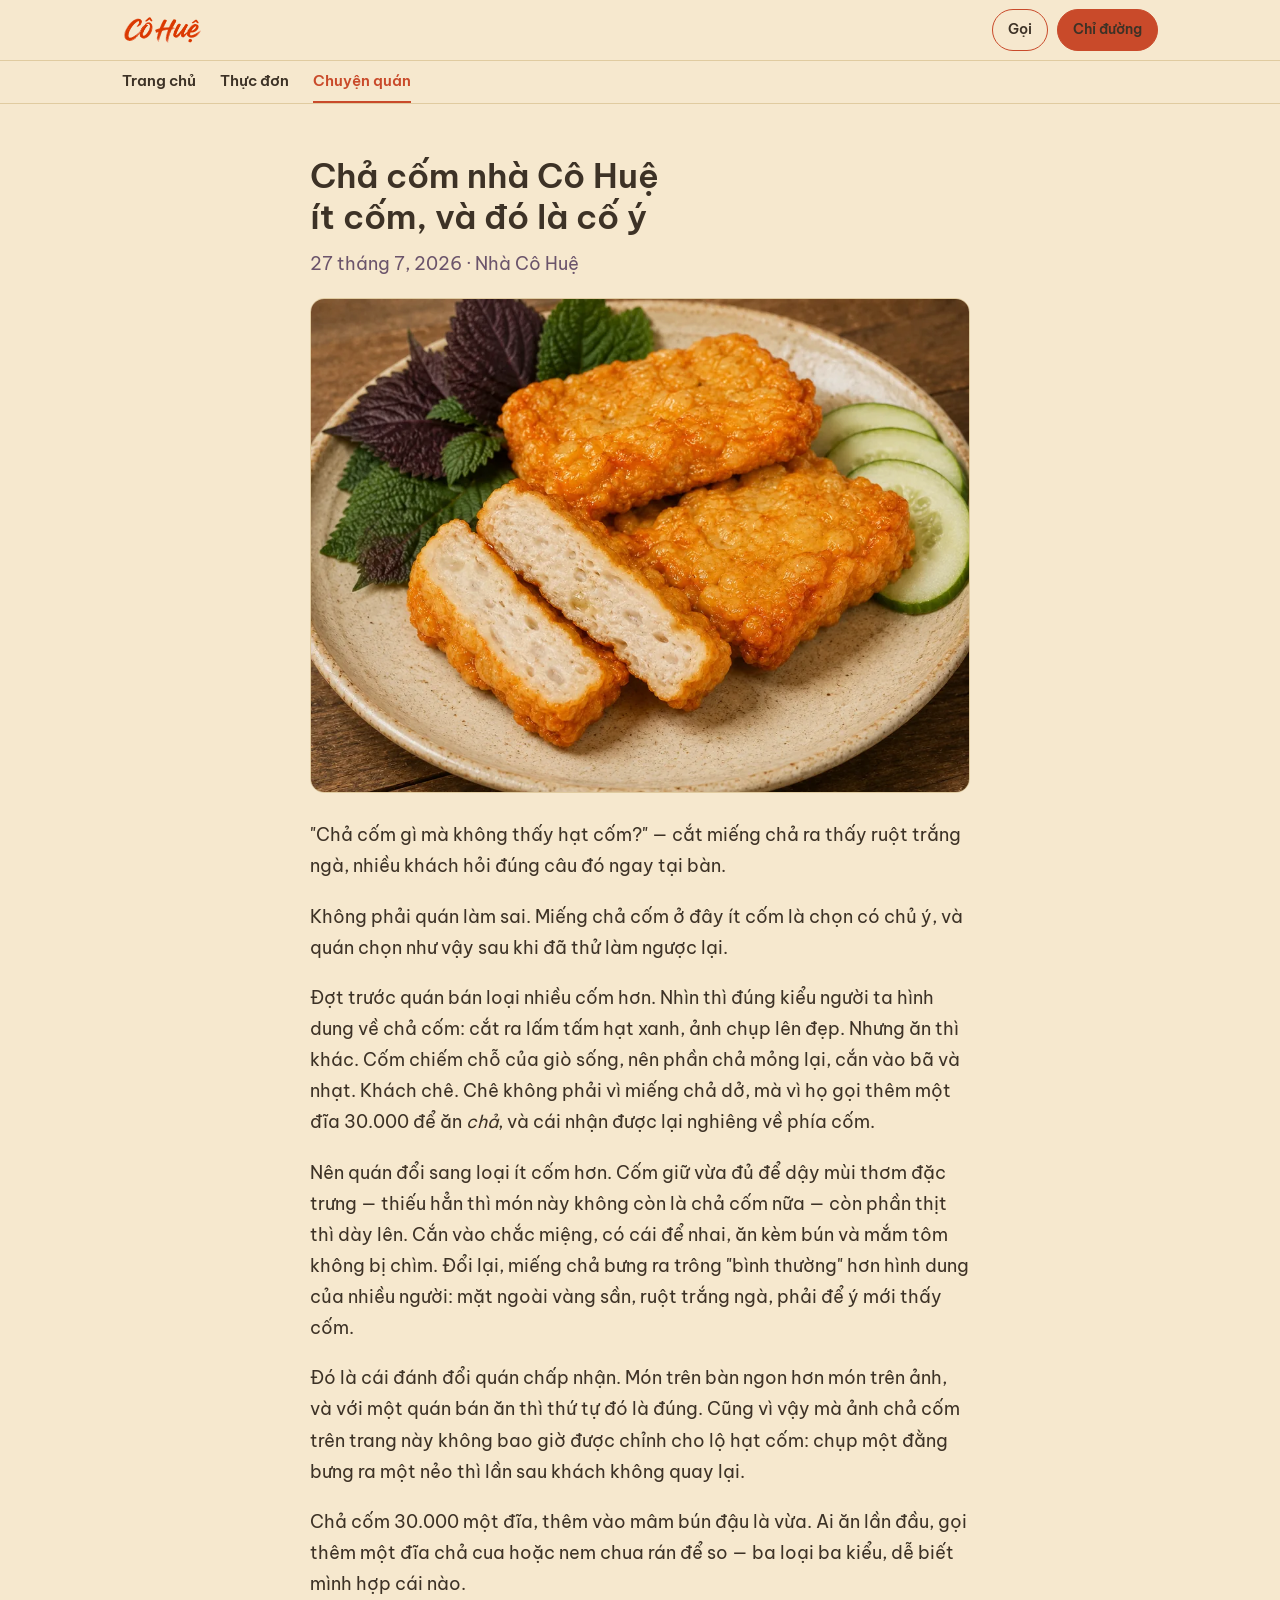
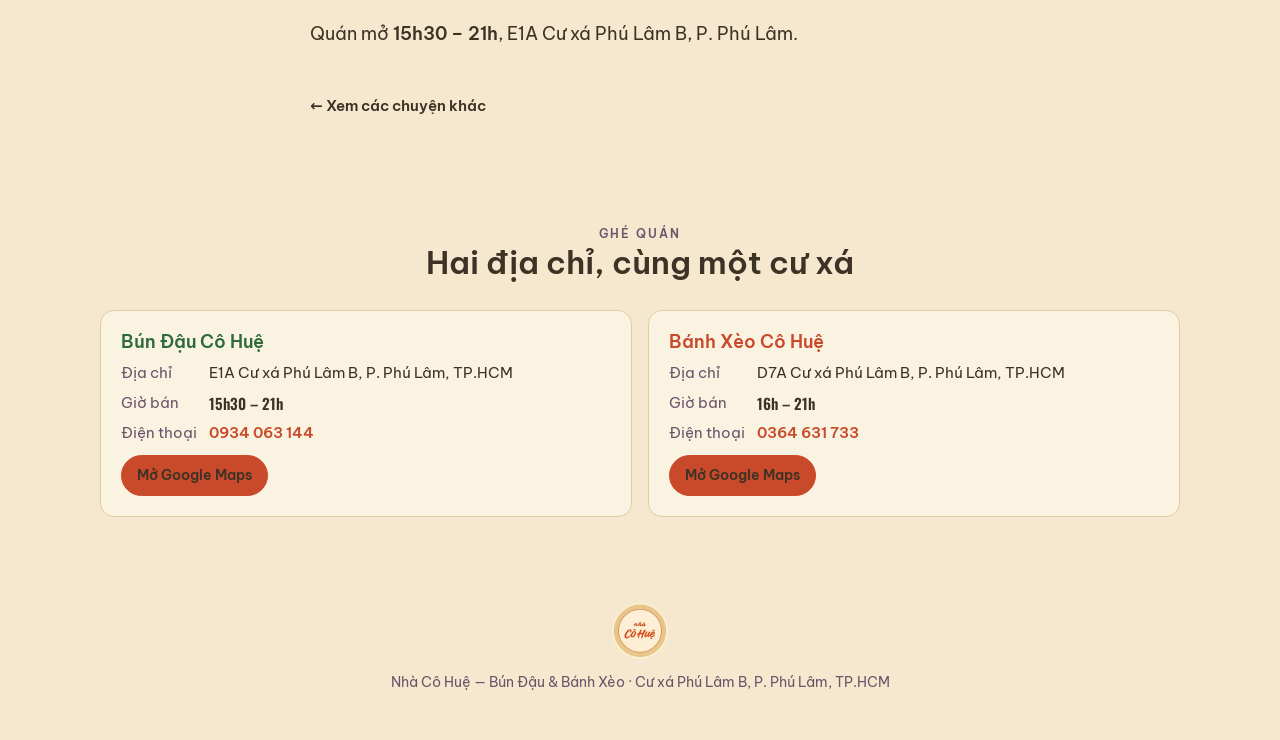
==== chuyen-quan-cha-com-it-com.html @ 36ee4a1e "Them tab Chuyen quan + bai dau tien (cha com it com) - chuyen-quan.html: trang danh sach bai - chuye" ====
<!doctype html>
<html lang="vi">
<head>
<meta charset="utf-8">
<meta name="viewport" content="width=device-width,initial-scale=1">
<title>Chả cốm nhà Cô Huệ ít cốm, và đó là cố ý — Nhà Cô Huệ</title>
<meta name="description" content="Vì sao chả cốm nhà Cô Huệ ít cốm: nhiều cốm thì phần chả mỏng đi và ăn bã — quán chọn cốm vừa đủ thơm, chả dày. Chả cốm 30.000.">
<link rel="canonical" href="https://nhacohue.com/chuyen-quan-cha-com-it-com">
<meta name="color-scheme" content="light">
<meta name="theme-color" content="#F6E8CE">
<link rel="icon" href="favicon-32.png" sizes="32x32" type="image/png">
<link rel="apple-touch-icon" href="favicon-180.png">
<meta property="og:type" content="article">
<meta property="og:locale" content="vi_VN">
<meta property="og:site_name" content="Nhà Cô Huệ">
<meta property="og:title" content="Chả cốm nhà Cô Huệ ít cốm, và đó là cố ý — Nhà Cô Huệ">
<meta property="og:description" content="Vì sao chả cốm nhà Cô Huệ ít cốm: nhiều cốm thì phần chả mỏng đi và ăn bã — quán chọn cốm vừa đủ thơm, chả dày. Chả cốm 30.000.">
<meta property="og:url" content="https://nhacohue.com/chuyen-quan-cha-com-it-com">
<meta property="og:image" content="https://nhacohue.com/og-nha-co-hue.jpg">
<meta name="twitter:card" content="summary_large_image">
<link rel="preload" href="fonts/be-vietnam-pro-400-1.woff2" as="font" type="font/woff2" crossorigin>
<link rel="preload" href="fonts/be-vietnam-pro-400-2.woff2" as="font" type="font/woff2" crossorigin>
<link rel="stylesheet" href="style.css">
</head>
<body>
<div class="pg">

<!-- Khuôn MỘT bài blog quán. Dùng lại cho mọi bài — chữ không nằm ở đây.
     Thân bài lấy từ file .md trong _project/CoHue/website/blog/ (SSOT chữ);
     build_site.py đổi đoạn văn thành thẻ p rồi chèn vào chỗ trống bên dưới.
     Sửa câu chữ thì sửa file .md, đừng sửa HTML đầu ra.
     LƯU Ý khi sửa file này: đừng viết tên chỗ-trống (kiểu hai gạch dưới) trong
     comment — build thay cả trong comment, hỏng trang. -->
<header class="bar">
  <div class="in">
    <img src="img/wordmark-co-hue.webp" alt="Cô Huệ" width="640" height="238">
    <div class="bar-r">
      <a class="btn btn-s btn-sm" href="tel:0934063144">Gọi</a>
      <a class="btn btn-p btn-sm" href="https://www.google.com/maps/search/?api=1&query=B%C3%BAn%20%C4%90%E1%BA%ADu%20C%C3%B4%20Hu%E1%BB%87%2C%20E1A%20C%C6%B0%20X%C3%A1%20Ph%C3%BA%20L%C3%A2m%20B%2C%20Ph%C3%BA%20L%C3%A2m%2C%20TP.HCM">Chỉ đường</a>
    </div>
  </div>
  <nav class="tabs" aria-label="Trang">
    <div class="in">
      <a class="tab" href="index.html">Trang chủ</a>
      <a class="tab" href="thuc-don.html">Thực đơn</a>
      <a class="tab" href="chuyen-quan.html" aria-current="page">Chuyện quán</a>
    </div>
  </nav>
</header>

<section class="sec in">
  <article class="bai">
    <h1>Chả cốm nhà Cô Huệ ít cốm, và đó là cố ý</h1>
    <p class="bai-meta">27 tháng 7, 2026 · Nhà Cô Huệ</p>
    <img class="bai-anh" src="img/cha-com-bai.webp" alt="Đĩa chả cốm chiên vàng, cắt đôi thấy ruột trắng ngà" width="1000" height="750">
    <p>"Chả cốm gì mà không thấy hạt cốm?" — cắt miếng chả ra thấy ruột trắng ngà, nhiều khách hỏi đúng câu đó ngay tại bàn.</p>
    <p>Không phải quán làm sai. Miếng chả cốm ở đây ít cốm là chọn có chủ ý, và quán chọn như vậy sau khi đã thử làm ngược lại.</p>
    <p>Đợt trước quán bán loại nhiều cốm hơn. Nhìn thì đúng kiểu người ta hình dung về chả cốm: cắt ra lấm tấm hạt xanh, ảnh chụp lên đẹp. Nhưng ăn thì khác. Cốm chiếm chỗ của giò sống, nên phần chả mỏng lại, cắn vào bã và nhạt. Khách chê. Chê không phải vì miếng chả dở, mà vì họ gọi thêm một đĩa 30.000 để ăn <em>chả</em>, và cái nhận được lại nghiêng về phía cốm.</p>
    <p>Nên quán đổi sang loại ít cốm hơn. Cốm giữ vừa đủ để dậy mùi thơm đặc trưng — thiếu hẳn thì món này không còn là chả cốm nữa — còn phần thịt thì dày lên. Cắn vào chắc miệng, có cái để nhai, ăn kèm bún và mắm tôm không bị chìm. Đổi lại, miếng chả bưng ra trông "bình thường" hơn hình dung của nhiều người: mặt ngoài vàng sần, ruột trắng ngà, phải để ý mới thấy cốm.</p>
    <p>Đó là cái đánh đổi quán chấp nhận. Món trên bàn ngon hơn món trên ảnh, và với một quán bán ăn thì thứ tự đó là đúng. Cũng vì vậy mà ảnh chả cốm trên trang này không bao giờ được chỉnh cho lộ hạt cốm: chụp một đằng bưng ra một nẻo thì lần sau khách không quay lại.</p>
    <p>Chả cốm 30.000 một đĩa, thêm vào mâm bún đậu là vừa. Ai ăn lần đầu, gọi thêm một đĩa chả cua hoặc nem chua rán để so — ba loại ba kiểu, dễ biết mình hợp cái nào.</p>
    <p>Quán mở <strong>15h30 – 21h</strong>, E1A Cư xá Phú Lâm B, P. Phú Lâm.</p>
    <a class="bai-ve" href="chuyen-quan.html">← Xem các chuyện khác</a>
  </article>
</section>

<section class="sec in">
  <div class="sec-h">
    <div class="lbl">Ghé quán</div>
    <h2>Hai địa chỉ, cùng một cư xá</h2>
  </div>
  <div class="ghe">
    <div class="diachi bd">
      <h3>Bún Đậu Cô Huệ</h3>
      <dl>
        <dt>Địa chỉ</dt><dd>E1A Cư xá Phú Lâm B, P. Phú Lâm, TP.HCM</dd>
        <dt>Giờ bán</dt><dd class="num">15h30 – 21h</dd>
        <dt>Điện thoại</dt><dd><a class="tel" href="tel:0934063144">0934 063 144</a></dd>
      </dl>
      <a class="btn btn-p btn-sm" href="https://www.google.com/maps/search/?api=1&query=B%C3%BAn%20%C4%90%E1%BA%ADu%20C%C3%B4%20Hu%E1%BB%87%2C%20E1A%20C%C6%B0%20X%C3%A1%20Ph%C3%BA%20L%C3%A2m%20B%2C%20Ph%C3%BA%20L%C3%A2m%2C%20TP.HCM" style="align-self:flex-start;">Mở Google Maps</a>
    </div>
    <div class="diachi bx">
      <h3>Bánh Xèo Cô Huệ</h3>
      <dl>
        <dt>Địa chỉ</dt><dd>D7A Cư xá Phú Lâm B, P. Phú Lâm, TP.HCM</dd>
        <dt>Giờ bán</dt><dd class="num">16h – 21h</dd>
        <dt>Điện thoại</dt><dd><a class="tel" href="tel:0364631733">0364 631 733</a></dd>
      </dl>
      <a class="btn btn-p btn-sm" href="https://www.google.com/maps/search/?api=1&query=B%C3%A1nh%20X%C3%A8o%20C%C3%B4%20Hu%E1%BB%87%2C%20D7A%20C%C6%B0%20X%C3%A1%20Ph%C3%BA%20L%C3%A2m%20B%2C%20Ph%C3%BA%20L%C3%A2m%2C%20TP.HCM" style="align-self:flex-start;">Mở Google Maps</a>
    </div>
  </div>
</section>

<footer class="chan">
  <div class="in">
    <img src="img/logo-nha-co-hue.webp" alt="" width="160" height="160" loading="lazy" decoding="async">
    <div>Nhà Cô Huệ — Bún Đậu &amp; Bánh Xèo · Cư xá Phú Lâm B, P. Phú Lâm, TP.HCM</div>
  </div>
</footer>

<div class="dock">
  <a class="btn btn-s btn-sm" href="tel:0934063144">Gọi bún đậu</a>
  <a class="btn btn-p btn-sm" href="https://www.google.com/maps/search/?api=1&query=B%C3%BAn%20%C4%90%E1%BA%ADu%20C%C3%B4%20Hu%E1%BB%87%2C%20E1A%20C%C6%B0%20X%C3%A1%20Ph%C3%BA%20L%C3%A2m%20B%2C%20Ph%C3%BA%20L%C3%A2m%2C%20TP.HCM">Chỉ đường</a>
</div>

</div>
</body>
</html>
---- style.css ----
/* Sinh bởi _brand/web/build_site.py — ĐỪNG sửa tay ở đây.
   Sửa landing-template.html trong vault rồi build lại. */
@font-face{
  font-family:'Be Vietnam Pro';
  font-style:normal;
  font-weight:400;
  font-display:swap;
  src:url(fonts/be-vietnam-pro-400-1.woff2) format('woff2');
  unicode-range:U+0102-0103, U+0110-0111, U+0128-0129, U+0168-0169, U+01A0-01A1, U+01AF-01B0, U+0300-0301, U+0303-0304, U+0308-0309, U+0323, U+0329, U+1EA0-1EF9, U+20AB;
}
@font-face{
  font-family:'Be Vietnam Pro';
  font-style:normal;
  font-weight:400;
  font-display:swap;
  src:url(fonts/be-vietnam-pro-400-2.woff2) format('woff2');
  unicode-range:U+0000-00FF, U+0131, U+0152-0153, U+02BB-02BC, U+02C6, U+02DA, U+02DC, U+0304, U+0308, U+0329, U+2000-206F, U+20AC, U+2122, U+2191, U+2193, U+2212, U+2215, U+FEFF, U+FFFD;
}
@font-face{
  font-family:'Be Vietnam Pro';
  font-style:normal;
  font-weight:600;
  font-display:swap;
  src:url(fonts/be-vietnam-pro-600-1.woff2) format('woff2');
  unicode-range:U+0102-0103, U+0110-0111, U+0128-0129, U+0168-0169, U+01A0-01A1, U+01AF-01B0, U+0300-0301, U+0303-0304, U+0308-0309, U+0323, U+0329, U+1EA0-1EF9, U+20AB;
}
@font-face{
  font-family:'Be Vietnam Pro';
  font-style:normal;
  font-weight:600;
  font-display:swap;
  src:url(fonts/be-vietnam-pro-600-2.woff2) format('woff2');
  unicode-range:U+0000-00FF, U+0131, U+0152-0153, U+02BB-02BC, U+02C6, U+02DA, U+02DC, U+0304, U+0308, U+0329, U+2000-206F, U+20AC, U+2122, U+2191, U+2193, U+2212, U+2215, U+FEFF, U+FFFD;
}
@font-face{
  font-family:'Oswald';
  font-style:normal;
  font-weight:600;
  font-display:swap;
  src:url(fonts/oswald-600-1.woff2) format('woff2');
  unicode-range:U+0102-0103, U+0110-0111, U+0128-0129, U+0168-0169, U+01A0-01A1, U+01AF-01B0, U+0300-0301, U+0303-0304, U+0308-0309, U+0323, U+0329, U+1EA0-1EF9, U+20AB;
}
@font-face{
  font-family:'Oswald';
  font-style:normal;
  font-weight:600;
  font-display:swap;
  src:url(fonts/oswald-600-2.woff2) format('woff2');
  unicode-range:U+0000-00FF, U+0131, U+0152-0153, U+02BB-02BC, U+02C6, U+02DA, U+02DC, U+0304, U+0308, U+0329, U+2000-206F, U+20AC, U+2122, U+2191, U+2193, U+2212, U+2215, U+FEFF, U+FFFD;
}

:root{
  --kem:#F6E8CE; --kem-sang:#FBF3E2; --do-dat:#C94A2A; --xanh-rau:#2E6B3A;
  --mam-tom:#6B546B; --tre-moc:#D6B485; --muc:#3D3226;
  --nen:var(--kem); --mat:var(--kem-sang); --chu:var(--muc); --chu-phu:var(--mam-tom);
  --vien:#E0CBA0; --accent:var(--do-dat); --rau:var(--xanh-rau);
  --sans:"Be Vietnam Pro","Segoe UI",system-ui,-apple-system,"Helvetica Neue",sans-serif;
  --so:"Oswald","Be Vietnam Pro","Segoe UI",system-ui,sans-serif;
  --wrap:1080px;
}
/* KHOÁ CỨNG bảng màu kem — Minh chốt 27/07. KHÔNG thêm lại nhánh
   prefers-color-scheme:dark: bảng màu Cô Huệ là kem–đỏ đất–xanh rau, bản tối
   trước đây chỉ là đảo màu máy móc và chọi với mọi ảnh món chụp nền sáng. */
:root{color-scheme:light;}

*{box-sizing:border-box;}
html,body{margin:0;padding:0;background:var(--nen);}
.pg{background:var(--nen);color:var(--chu);font-family:var(--sans);
    font-size:17px;line-height:1.65;margin:0;padding:0;}
.pg img{max-width:100%;display:block;}
.pg a{color:inherit;}
.in{max-width:var(--wrap);margin:0 auto;padding:0 22px;}
.pg h1,.pg h2,.pg h3{text-wrap:balance;margin:0;font-weight:600;line-height:1.2;}
.lbl{font-size:12px;letter-spacing:.16em;text-transform:uppercase;
     color:var(--chu-phu);font-weight:600;}
.num{font-family:var(--so);font-variant-numeric:tabular-nums;font-weight:600;}

.bar{position:sticky;top:0;z-index:30;background:var(--nen);
     border-bottom:1px solid var(--vien);}
.bar>.in{display:flex;align-items:center;justify-content:space-between;
         gap:14px;height:60px;}
.bar img{height:30px;width:auto;}
.bar-r{display:flex;gap:9px;align-items:center;}

/* hàng thứ hai của thanh — hai tab, không JS */
.tabs{border-top:1px solid var(--vien);}
.tabs .in{display:flex;gap:24px;align-items:stretch;height:42px;}
.tab{display:flex;align-items:center;font-size:15px;font-weight:600;
     text-decoration:none;color:var(--chu-phu);border-bottom:2px solid transparent;}
.tab:hover{color:var(--chu);}
.tab[aria-current="page"]{color:var(--accent);border-bottom-color:var(--accent);}
.tab:focus-visible{outline:3px solid var(--rau);outline-offset:-3px;}

.btn{display:inline-flex;align-items:center;gap:7px;border-radius:999px;
     padding:11px 20px;font-size:15px;font-weight:600;text-decoration:none;
     border:1.5px solid var(--accent);transition:transform .15s,filter .15s;}
.btn-p{background:var(--accent);color:#FFF6E6;}
.btn-s{background:transparent;color:var(--accent);}
.btn:hover{filter:brightness(1.06);transform:translateY(-1px);}
.btn:focus-visible{outline:3px solid var(--rau);outline-offset:2px;}
.btn-sm{padding:8px 15px;font-size:14px;}

/* ảnh nguồn 3:1 — chiều cao bám sát 34vw để crop tối thiểu, không cắt cụt hai mâm */
.hero{position:relative;--hero-h:clamp(300px,34vw,560px);}
.hero-img{width:100%;height:var(--hero-h);object-fit:cover;object-position:center 46%;}
/* dải tối ở đáy ảnh (KHÔNG phải đáy section): wordmark luôn đọc được */
.hero::after{content:"";position:absolute;left:0;right:0;top:0;height:var(--hero-h);
             pointer-events:none;
             background:linear-gradient(to bottom,transparent 60%,rgba(20,14,8,.5));}
.hero-mk{display:block;margin:-58px auto 0;position:relative;z-index:2;
         width:min(320px,66%);height:auto;
         filter:drop-shadow(0 3px 10px rgba(0,0,0,.28));}
.hero-t{text-align:center;padding:12px 0 34px;}
.hero-t p{margin:10px auto 0;max-width:36ch;color:var(--chu-phu);font-size:17px;}
.hero-cta{display:flex;gap:11px;justify-content:center;flex-wrap:wrap;margin-top:20px;}

.tru{border-top:1px solid var(--vien);border-bottom:1px solid var(--vien);
     background:var(--mat);}
.tru .in{display:flex;flex-wrap:wrap;gap:18px;justify-content:center;
         align-items:center;padding-top:16px;padding-bottom:16px;}
.tru b{color:var(--rau);font-weight:600;}
.tru span{font-size:15px;color:var(--chu-phu);}

.sec{padding:52px 0;}
.sec-h{text-align:center;margin-bottom:28px;}
.sec-h h1,.sec-h h2{font-size:clamp(24px,3.6vw,32px);}
.sec-h p{color:var(--chu-phu);margin:8px auto 0;max-width:44ch;font-size:16px;}

.hai{display:grid;grid-template-columns:1fr 64px 1fr;gap:0;align-items:stretch;}
.quan{background:var(--mat);border:1px solid var(--vien);border-radius:16px;
      overflow:hidden;display:flex;flex-direction:column;}
.quan-img{width:100%;height:216px;object-fit:cover;}
.quan-b{padding:20px 20px 22px;display:flex;flex-direction:column;gap:12px;flex:1;}
.quan h3{font-size:23px;color:var(--rau);}
.quan.bx h3{color:var(--accent);}
.quan-meta{font-size:14.5px;color:var(--chu-phu);line-height:1.55;}
.quan-cach{font-size:14.5px;color:var(--chu-phu);font-style:italic;}
.quan-mon{list-style:none;margin:0;padding:0;display:flex;flex-direction:column;gap:7px;
          border-top:1px dashed var(--vien);padding-top:13px;}
.quan-mon li{display:flex;justify-content:space-between;gap:12px;font-size:15.5px;}
.quan-mon .g{color:var(--accent);}
.quan-act{display:flex;gap:9px;flex-wrap:wrap;margin-top:auto;padding-top:6px;}
.mo{display:inline-block;font-size:12px;font-weight:600;letter-spacing:.08em;
    text-transform:uppercase;color:var(--accent);border:1px solid var(--accent);
    border-radius:999px;padding:3px 11px;align-self:flex-start;}

.giua{display:flex;flex-direction:column;align-items:center;justify-content:center;gap:12px;}
.giua .duong{flex:1;width:2px;background:repeating-linear-gradient(
    to bottom,var(--vien) 0 9px,transparent 9px 18px);}
.giua .chu{writing-mode:vertical-rl;font-size:12px;letter-spacing:.2em;
           text-transform:uppercase;color:var(--chu-phu);white-space:nowrap;font-weight:600;}

.luoi{display:grid;grid-template-columns:repeat(auto-fit,minmax(168px,1fr));gap:14px;}
/* figure có margin mặc định 40px hai bên — Artifact reset hộ, host thường thì không */
.mon{margin:0;background:var(--mat);border:1px solid var(--vien);border-radius:13px;overflow:hidden;}
.mon img{width:100%;height:150px;object-fit:cover;}
.mon-t{padding:10px 13px 12px;display:flex;justify-content:space-between;
       align-items:baseline;gap:8px;}
.mon-t span{font-size:15px;}
.mon-t b{color:var(--accent);font-weight:600;font-size:15px;}
.luoi-h{display:flex;align-items:baseline;gap:12px;margin:0 0 15px;}
.luoi-h h3{font-size:19px;color:var(--rau);}
.luoi-h.bx h3{color:var(--accent);}
.luoi-h em{font-style:normal;font-size:14px;color:var(--chu-phu);}

.chuyen{background:var(--mat);border-top:1px solid var(--vien);
        border-bottom:1px solid var(--vien);}
.chuyen .in{max-width:720px;text-align:center;padding-top:52px;padding-bottom:52px;}
.chuyen blockquote{margin:16px 0 0;font-size:clamp(18px,2.5vw,22px);line-height:1.6;}
.chuyen figcaption{margin-top:14px;font-size:14px;color:var(--chu-phu);}

.ghe{display:grid;grid-template-columns:repeat(auto-fit,minmax(268px,1fr));gap:16px;}
.diachi{background:var(--mat);border:1px solid var(--vien);border-radius:14px;padding:20px;
        display:flex;flex-direction:column;gap:9px;}
.diachi h3{font-size:18px;color:var(--rau);}
.diachi.bx h3{color:var(--accent);}
.diachi dl{margin:0;display:grid;grid-template-columns:auto 1fr;gap:5px 12px;font-size:15px;}
.diachi dt{color:var(--chu-phu);}
.diachi dd{margin:0;}
.diachi a.tel{color:var(--accent);text-decoration:none;font-weight:600;}

.bg{border:1px solid var(--vien);border-radius:13px;background:var(--mat);
    margin-bottom:12px;overflow:hidden;}
.bg>summary{cursor:pointer;padding:15px 20px;font-weight:600;font-size:17px;
            list-style:none;display:flex;justify-content:space-between;
            align-items:center;gap:12px;}
.bg>summary::-webkit-details-marker{display:none;}
.bg>summary::after{content:"+";font-family:var(--so);font-size:23px;
                   color:var(--accent);line-height:1;}
.bg[open]>summary::after{content:"\2013";}
.bg>summary:focus-visible{outline:3px solid var(--rau);outline-offset:-3px;}
.bg-b{padding:0 20px 18px;}
.bg-b h4{margin:15px 0 5px;font-size:12px;letter-spacing:.16em;text-transform:uppercase;
         color:var(--chu-phu);font-weight:600;}
.bg-b>p{margin:13px 0 0;font-size:14px;color:var(--chu-phu);}
.gia{list-style:none;margin:0;padding:0;columns:2;column-gap:26px;}
.gia li{display:flex;justify-content:space-between;gap:10px;font-size:15.5px;
        padding:5px 0;border-bottom:1px dotted var(--vien);break-inside:avoid;}
@media (max-width:560px){.gia{columns:1;}}
.them{margin:14px 0 0;text-align:center;font-size:15px;color:var(--chu-phu);}

/* Chuyện quán — trang danh sách (.ds/.the-bai) + trang bài (.bai). Bài viết là
   chữ đọc lâu, nên khổ hẹp hơn phần còn lại của site và dòng thưa hơn. */
.ds{display:flex;flex-direction:column;gap:14px;max-width:720px;margin:0 auto;}
.the-bai{display:grid;grid-template-columns:132px 1fr;gap:16px;align-items:center;
         background:var(--mat);border:1px solid var(--vien);border-radius:14px;
         overflow:hidden;text-decoration:none;}
.the-bai img{width:132px;height:112px;object-fit:cover;}
.the-bai .t{padding:14px 18px 14px 0;}
.the-bai h3{font-size:18px;margin:0 0 6px;}
.the-bai p{margin:0;font-size:15px;color:var(--chu-phu);line-height:1.55;}
.the-bai:hover h3{color:var(--accent);}
.the-bai:focus-visible{outline:3px solid var(--rau);outline-offset:2px;}

.bai{max-width:660px;margin:0 auto;}
.bai h1{font-size:clamp(25px,4vw,34px);margin-bottom:10px;}
.bai-meta{font-size:14px;color:var(--chu-phu);margin:0 0 22px;}
.bai-anh{width:100%;height:auto;border-radius:14px;border:1px solid var(--vien);
         margin-bottom:26px;}
.bai p{margin:0 0 19px;font-size:17.5px;line-height:1.78;}
.bai-ve{display:inline-block;margin-top:26px;font-size:15px;font-weight:600;
        color:var(--accent);text-decoration:none;}
.bai-ve:hover{text-decoration:underline;}

.chan{text-align:center;padding:34px 0 46px;color:var(--chu-phu);font-size:14px;}
.chan img{width:56px;height:56px;margin:0 auto 12px;border-radius:50%;}

.dock{position:sticky;bottom:0;z-index:30;display:none;gap:9px;padding:10px 16px;
      background:var(--nen);border-top:1px solid var(--vien);}
.dock .btn{flex:1;justify-content:center;}

@media (max-width:560px){
  .the-bai{grid-template-columns:100px 1fr;}
  .the-bai img{width:100px;height:100px;}
  .the-bai .t{padding:12px 14px 12px 0;}
  .bai p{font-size:17px;}
}
@media (max-width:860px){
  .bar>.in{height:54px;}
  .tabs .in{height:38px;gap:20px;}
  .tab{font-size:14px;}
  .hai{grid-template-columns:1fr;gap:14px;}
  .giua{flex-direction:row;padding:2px 0;}
  .giua .duong{height:2px;width:auto;background:repeating-linear-gradient(
      to right,var(--vien) 0 9px,transparent 9px 18px);}
  .giua .chu{writing-mode:horizontal-tb;}
  /* ảnh 3:1 mà khung điện thoại cao -> crop ngang nhiều; kéo về phía mâm bún đậu
     thay vì để giữa (giữa là khoảng gỗ trống) */
  .hero-img{object-position:30% 46%;}
  .hero-mk{margin-top:-40px;width:min(250px,72%);}
  .dock{display:flex;}
}
@media (prefers-reduced-motion:reduce){
  .btn{transition:none;}
  .btn:hover{transform:none;}
}
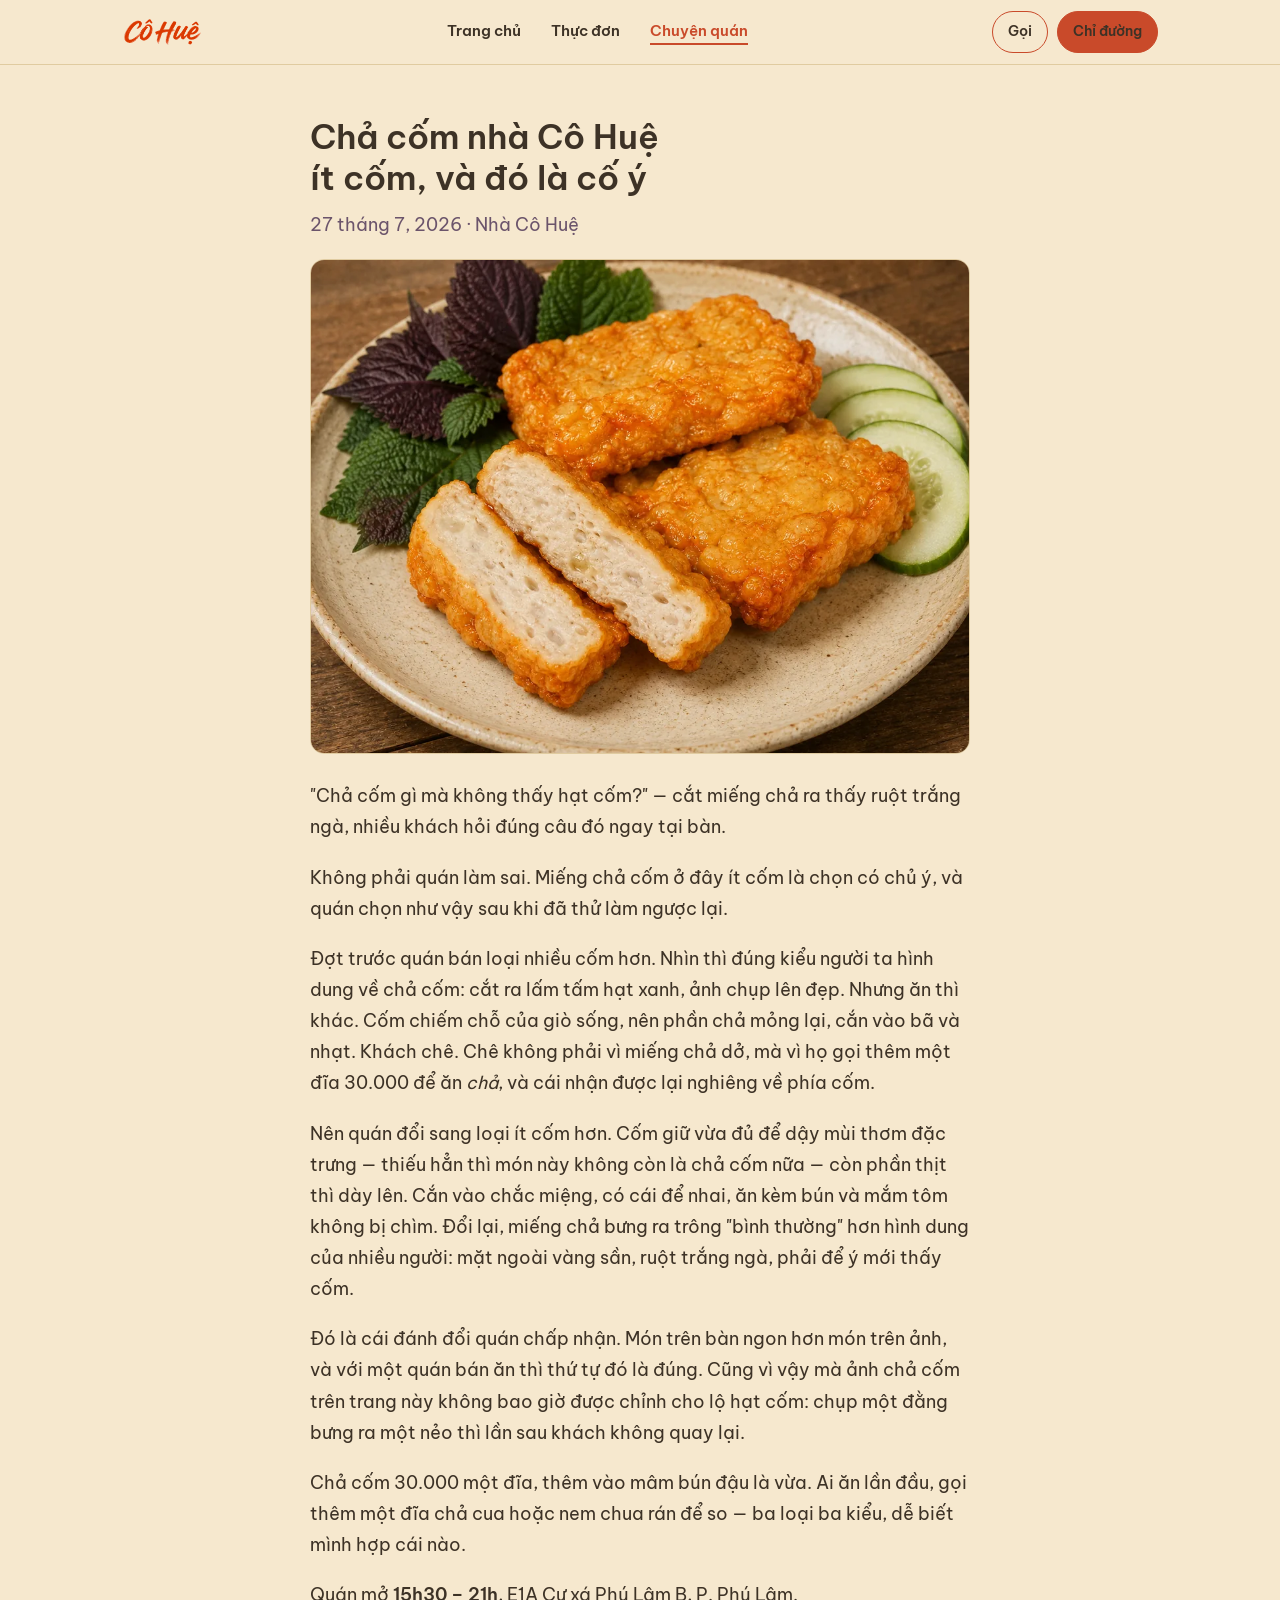
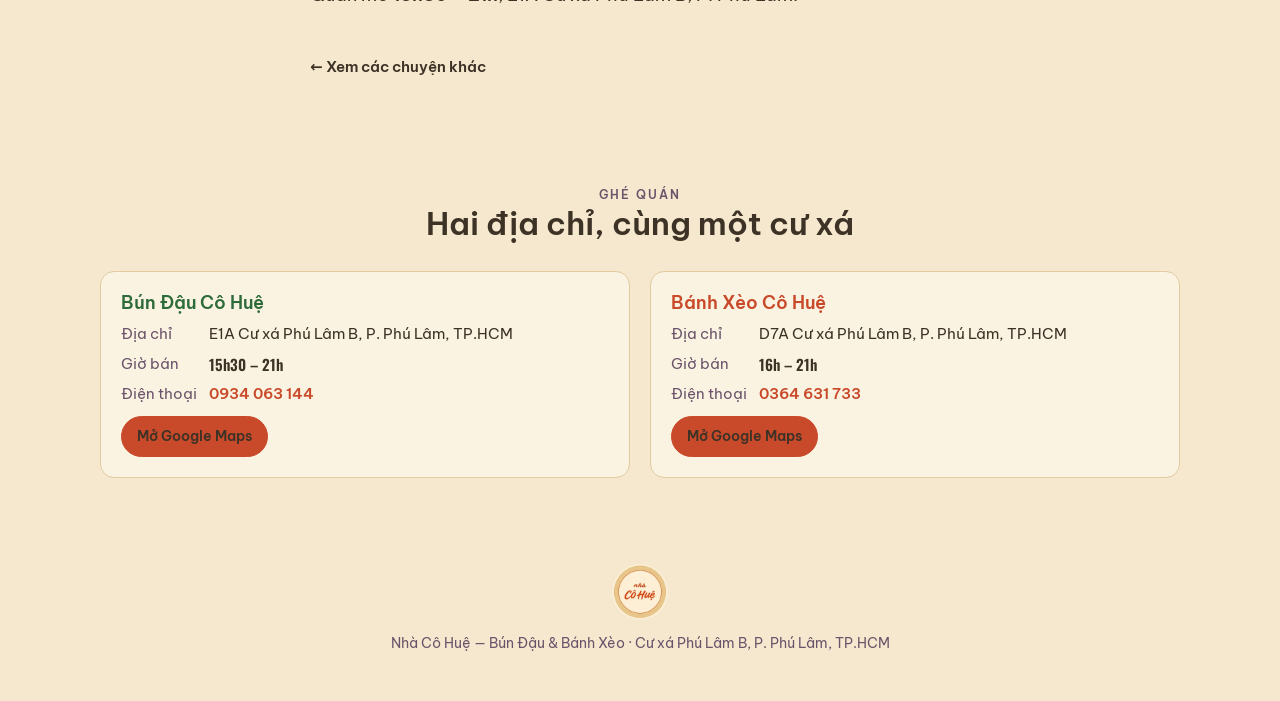
==== commit 0322ebbb: "web: hero hai cot tren dien thoai + ban build ton Khổ điện thoại: chữ bên trái, cột phải chia đôi (m" ====
--- a/chuyen-quan-cha-com-it-com.html
+++ b/chuyen-quan-cha-com-it-com.html
@@ -38,14 +38,12 @@
       <a class="btn btn-s btn-sm" href="tel:0934063144">Gọi</a>
       <a class="btn btn-p btn-sm" href="https://www.google.com/maps/search/?api=1&query=B%C3%BAn%20%C4%90%E1%BA%ADu%20C%C3%B4%20Hu%E1%BB%87%2C%20E1A%20C%C6%B0%20X%C3%A1%20Ph%C3%BA%20L%C3%A2m%20B%2C%20Ph%C3%BA%20L%C3%A2m%2C%20TP.HCM">Chỉ đường</a>
     </div>
-  </div>
-  <nav class="tabs" aria-label="Trang">
-    <div class="in">
+    <nav class="tabs" aria-label="Trang">
       <a class="tab" href="index.html">Trang chủ</a>
       <a class="tab" href="thuc-don.html">Thực đơn</a>
       <a class="tab" href="chuyen-quan.html" aria-current="page">Chuyện quán</a>
-    </div>
-  </nav>
+    </nav>
+  </div>
 </header>
 
 <section class="sec in">
--- a/style.css
+++ b/style.css
@@ -77,14 +77,18 @@
 
 .bar{position:sticky;top:0;z-index:30;background:var(--nen);
      border-bottom:1px solid var(--vien);}
-.bar>.in{display:flex;align-items:center;justify-content:space-between;
-         gap:14px;height:60px;}
-.bar img{height:30px;width:auto;}
-.bar-r{display:flex;gap:9px;align-items:center;}
-
-/* hàng thứ hai của thanh — hai tab, không JS */
-.tabs{border-top:1px solid var(--vien);}
-.tabs .in{display:flex;gap:24px;align-items:stretch;height:42px;}
+/* Lưới hai hàng thay cho hai khối flex xếp chồng: hàng 1 logo + nút, hàng 2 tab.
+   Nav nằm TRONG .in (không phải sibling) để màn rộng kéo được cả ba cụm lên
+   cùng một dòng chỉ bằng cách đổi grid-template — xem @media min-width:1100px. */
+.bar>.in{display:grid;grid-template-columns:auto 1fr;grid-template-rows:60px 42px;
+         align-items:center;column-gap:14px;}
+.bar img{height:30px;width:auto;grid-area:1/1;}
+.bar-r{display:flex;gap:9px;align-items:center;grid-area:1/2;justify-self:end;}
+
+/* hàng thứ hai của thanh — ba tab, không JS. Margin âm bù padding của .in để
+   vạch kẻ trên vẫn trải hết bề ngang màn như hồi nav còn nằm ngoài. */
+.tabs{grid-area:2/1/3/3;display:flex;gap:24px;align-items:stretch;
+      border-top:1px solid var(--vien);margin:0 -22px;padding:0 22px;}
 .tab{display:flex;align-items:center;font-size:15px;font-weight:600;
      text-decoration:none;color:var(--chu-phu);border-bottom:2px solid transparent;}
 .tab:hover{color:var(--chu);}
@@ -111,8 +115,13 @@
          width:min(320px,66%);height:auto;
          filter:drop-shadow(0 3px 10px rgba(0,0,0,.28));}
 .hero-t{text-align:center;padding:12px 0 34px;}
+.hero-t h1{margin:0;font-size:26px;line-height:1.25;}
 .hero-t p{margin:10px auto 0;max-width:36ch;color:var(--chu-phu);font-size:17px;}
 .hero-cta{display:flex;gap:11px;justify-content:center;flex-wrap:wrap;margin-top:20px;}
+/* Ba mảnh của bố cục hai cột — chỉ dựng ở khổ điện thoại (xem @media max-width:860px).
+   Ở khổ rộng hero vẫn là dải ảnh 3:1 + wordmark, nên ẩn: eyebrow lặp địa điểm đã có
+   trong câu dẫn, ba gạch lặp dải ba trụ ngay dưới, cặp ảnh lặp dải bìa. */
+.hero-eye,.hero-tick,.hero-g{display:none;}
 
 .tru{border-top:1px solid var(--vien);border-bottom:1px solid var(--vien);
      background:var(--mat);}
@@ -193,10 +202,34 @@
 .bg-b h4{margin:15px 0 5px;font-size:12px;letter-spacing:.16em;text-transform:uppercase;
          color:var(--chu-phu);font-weight:600;}
 .bg-b>p{margin:13px 0 0;font-size:14px;color:var(--chu-phu);}
-.gia{list-style:none;margin:0;padding:0;columns:2;column-gap:26px;}
+/* Lưới hai cột thay cho columns:2 — dòng món giờ mở ra được (xem .md ngay dưới),
+   mà multicol thì một dòng nở ra là cả cột dồn lại, đọc nhảy chỗ. Grid chỉ cao
+   thêm đúng ô đó. Đổi lại: thứ tự đọc thành trái-phải, không phải trên-xuống. */
+.gia{list-style:none;margin:0;padding:0;display:grid;grid-template-columns:1fr 1fr;
+     column-gap:26px;align-items:start;}
+/* padding 8 chứ không 5: dòng nào cũng có thể là nút chạm, 5px ra ~34px cao —
+   dưới ngưỡng ngón tay. 8px ra ~42px, và dòng có ảnh với dòng trơn cao bằng nhau. */
 .gia li{display:flex;justify-content:space-between;gap:10px;font-size:15.5px;
-        padding:5px 0;border-bottom:1px dotted var(--vien);break-inside:avoid;}
-@media (max-width:560px){.gia{columns:1;}}
+        padding:8px 0;border-bottom:1px dotted var(--vien);}
+@media (max-width:560px){.gia{grid-template-columns:1fr;}}
+
+/* Món có ảnh: chạm vào dòng thì ảnh mở ra ngay dưới. Không JS — vẫn là <details>,
+   cùng cơ chế với .bg. Ảnh nằm trong details đóng nên trình duyệt chưa tải,
+   loading="lazy" do build gắn: mở trang không tốn thêm byte nào. */
+.gia li.co-anh{display:block;padding:0;border-bottom:0;}
+.md>summary{display:flex;justify-content:space-between;align-items:baseline;gap:10px;
+            padding:8px 0;cursor:pointer;list-style:none;
+            border-bottom:1px dotted var(--vien);}
+.md>summary::-webkit-details-marker{display:none;}
+.md>summary>span::after{content:"";display:inline-block;width:0;height:0;margin-left:7px;
+            vertical-align:middle;border-left:4px solid transparent;
+            border-right:4px solid transparent;border-top:5px solid var(--accent);
+            transition:transform .15s;}
+.md[open]>summary>span::after{transform:rotate(180deg);}
+.md>summary:hover{color:var(--accent);}
+.md>summary:focus-visible{outline:3px solid var(--rau);outline-offset:-2px;}
+.md img{width:100%;height:auto;border-radius:11px;border:1px solid var(--vien);
+        margin:9px 0 13px;}
 .them{margin:14px 0 0;text-align:center;font-size:15px;color:var(--chu-phu);}
 
 /* Chuyện quán — trang danh sách (.ds/.the-bai) + trang bài (.bai). Bài viết là
@@ -236,21 +269,99 @@
   .bai p{font-size:17px;}
 }
 @media (max-width:860px){
-  .bar>.in{height:54px;}
-  .tabs .in{height:38px;gap:20px;}
+  .bar>.in{grid-template-rows:54px 38px;}
+  .tabs{gap:20px;}
   .tab{font-size:14px;}
   .hai{grid-template-columns:1fr;gap:14px;}
   .giua{flex-direction:row;padding:2px 0;}
   .giua .duong{height:2px;width:auto;background:repeating-linear-gradient(
       to right,var(--vien) 0 9px,transparent 9px 18px);}
   .giua .chu{writing-mode:horizontal-tb;}
-  /* ảnh 3:1 mà khung điện thoại cao -> crop ngang nhiều; kéo về phía mâm bún đậu
-     thay vì để giữa (giữa là khoảng gỗ trống) */
-  .hero-img{object-position:30% 46%;}
-  .hero-mk{margin-top:-40px;width:min(250px,72%);}
+  /* ══ Hero hai cột (27/07) ═════════════════════════════════════════════════
+     Trước đó khổ điện thoại chở nguyên dải bìa 3:1: ảnh ăn hết màn đầu, wordmark
+     đè lên ảnh, chữ và hai nút bị đẩy xuống dưới nếp gấp, rồi thanh dính đáy lặp
+     lại đúng hai nút đó. Đổi thành: chữ bên trái, cột phải chia đôi — trên mẹt
+     bún đậu, dưới đĩa bánh xèo. Cả cụm (chữ + hai món + hai nút) lọt một màn.
+     Dải bìa và wordmark ẩn ở đây; <picture> ở phần thân để mốc 861px nên máy
+     điện thoại KHÔNG tải file bìa 233KB nữa.
+     Ẩn ảnh phải viết .pg .hero-img: .pg img{display:block} ở đầu file đặc hiệu
+     hơn .hero-img trần (0,1,1 vs 0,1,0) nên rule trần bị đè, ảnh vẫn hiện. */
+  .pg .hero-img,.pg .hero-mk{display:none;}
+  .hero::after{display:none;}
+  .hero-t{text-align:left;padding:16px 0 18px;
+          display:grid;grid-template-columns:minmax(0,1.02fr) minmax(0,.98fr);gap:12px;}
+  .hero-eye{display:block;margin:0 0 8px;font-size:11px;letter-spacing:1.2px;
+            text-transform:uppercase;color:var(--accent);font-weight:600;}
+  .hero-t h1{font-size:25px;line-height:1.18;}
+  .hero-t p{margin:10px 0 0;font-size:13px;line-height:1.55;}
+  .hero-cta{flex-direction:column;gap:8px;margin-top:14px;}
+  .hero-cta .btn{width:100%;justify-content:center;padding:10px 8px;font-size:14px;}
+  .hero-tick{display:block;list-style:none;margin:14px 0 0;padding:0;}
+  .hero-tick li{font-size:12px;color:var(--chu-phu);margin-top:5px;}
+  .hero-tick li::before{content:"✓ ";color:var(--rau);}
+  .hero-g{display:grid;grid-template-rows:1fr 1fr;gap:10px;}
+  .hero-g figure{position:relative;margin:0;border-radius:12px;overflow:hidden;
+                 background:var(--mat);}
+  .hero-g img{width:100%;height:100%;object-fit:cover;}
+  .hero-g figcaption{position:absolute;left:8px;bottom:8px;font-size:11px;
+                     color:var(--kem-sang);background:rgba(43,36,25,.62);
+                     border-radius:999px;padding:4px 10px;}
+  /* Ba gạch trong hero nói đúng ba điều của dải ba trụ — để cả hai là lặp trong
+     cùng một màn, nên ở khổ điện thoại chỉ giữ bản trong hero. */
+  .tru{display:none;}
   .dock{display:flex;}
+}
+/* ══ Màn rộng (laptop trở lên) ══════════════════════════════════════════════
+   Trước 27/07 trang chỉ có hai nấc: mobile và không-mobile. Trên laptop nó vẫn
+   là bố cục điện thoại phóng to — một cột giữa màn, hero ăn hết màn đầu, lưới
+   món thì ngược lại: auto-fit rải thành 6 ô ảnh 168px cỡ con tem.
+   Nấc này KHÔNG phải bản riêng cho laptop (hai file = nguồn đôi), chỉ là tầng
+   thứ ba của cùng một template. Mốc 1000px chứ không phải 1280: iPad ngang đời
+   cũ (1024) rơi đúng vào đây, mà ở đó bố cục cũ rải lưới thành 5 ô ảnh 190px. */
+@media (min-width:1000px){
+  /* Thanh trên gộp một hàng: logo trái · tab giữa · nút phải. Bớt 42px sticky. */
+  .bar>.in{grid-template-columns:auto 1fr auto;grid-template-rows:64px;}
+  .tabs{grid-area:1/2;justify-self:center;border-top:0;margin:0;padding:0;gap:30px;}
+  .bar-r{grid-area:1/3;}
+
+  /* Hero đóng khung 1280 thay vì tràn mép. Tràn mép ở khổ 1512 thì khung cao
+     34vw = 514px và ảnh 3:1 bị crop dọc — cắt vào mép hai mâm. Đóng khung lại
+     thì ảnh về đúng tỉ lệ gốc (không crop tí nào) mà còn thấp hơn ~90px, đủ để
+     cả cụm hero + dải ba trụ lọt màn đầu 900px. KHÔNG đè chữ lên ảnh: hai mâm
+     chiếm gần hết khung, khoảng gỗ trống chỉ là dải hẹp ở giữa. */
+  .hero{max-width:1280px;margin:0 auto;--hero-h:calc(min(1280px,100vw)/3);}
+  .hero-img,.hero::after{border-radius:16px;}
+  .hero-mk{margin-top:-52px;width:min(300px,30%);}
+  .hero-t{padding:10px 0 28px;}
+  .hero-t p{font-size:18px;}
+  .hero-cta{margin-top:16px;}
+
+  /* Chữ giữ khổ 1080 (dài hơn là mỏi mắt), ảnh thì cho thở ra 1280. */
+  .in.rong{max-width:1280px;}
+  .quan-img{height:260px;}
+  .hai{grid-template-columns:1fr 72px 1fr;}
+
+  /* 3 cột thay cho auto-fit. Bán đồ ăn thì ảnh to là bán hàng. */
+  .luoi{grid-template-columns:repeat(3,1fr);gap:20px;}
+  .mon img{height:240px;}
+  .mon-t{padding:12px 15px 14px;}
+  .mon-t span,.mon-t b{font-size:16px;}
+
+  /* Hai thẻ địa chỉ: auto-fit chia 1080 thành 3 track, hai thẻ dồn về trái để
+     hở một khoảng bên phải. Khoá cứng hai cột cho cân. */
+  .ghe{grid-template-columns:1fr 1fr;gap:20px;}
+
+  /* Thực đơn: hai bếp nằm cạnh nhau, không phải xếp chồng. Trong mỗi bếp thì
+     bảng giá về một cột — cột đã hẹp còn chia đôi nữa thì tên món dài bị ép. */
+  .men{display:grid;grid-template-columns:1fr 1fr;gap:22px;align-items:start;}
+  .men .gia{grid-template-columns:1fr;}
+  .men>.bg{margin-bottom:0;}
+
+  .the-bai{grid-template-columns:180px 1fr;}
+  .the-bai img{width:180px;height:132px;}
 }
 @media (prefers-reduced-motion:reduce){
   .btn{transition:none;}
   .btn:hover{transform:none;}
-}
+  .md>summary>span::after{transition:none;}
+}
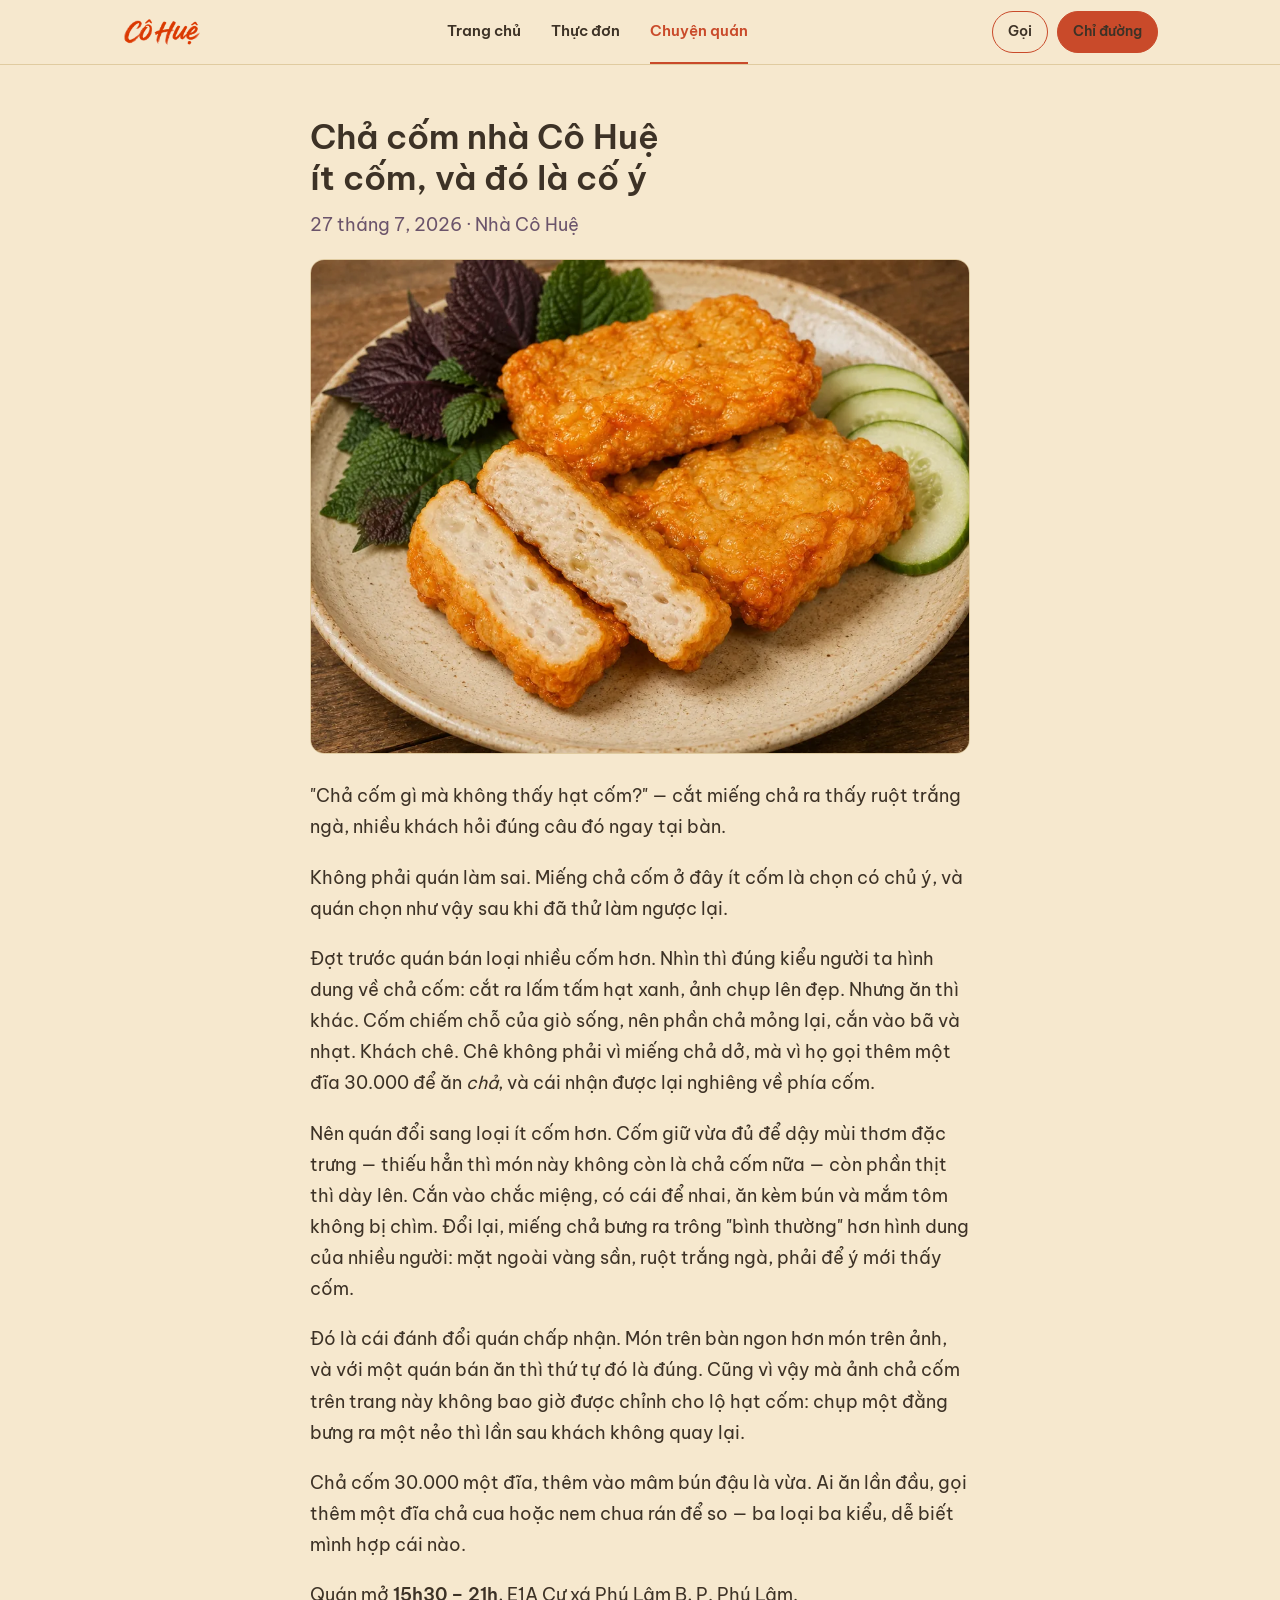
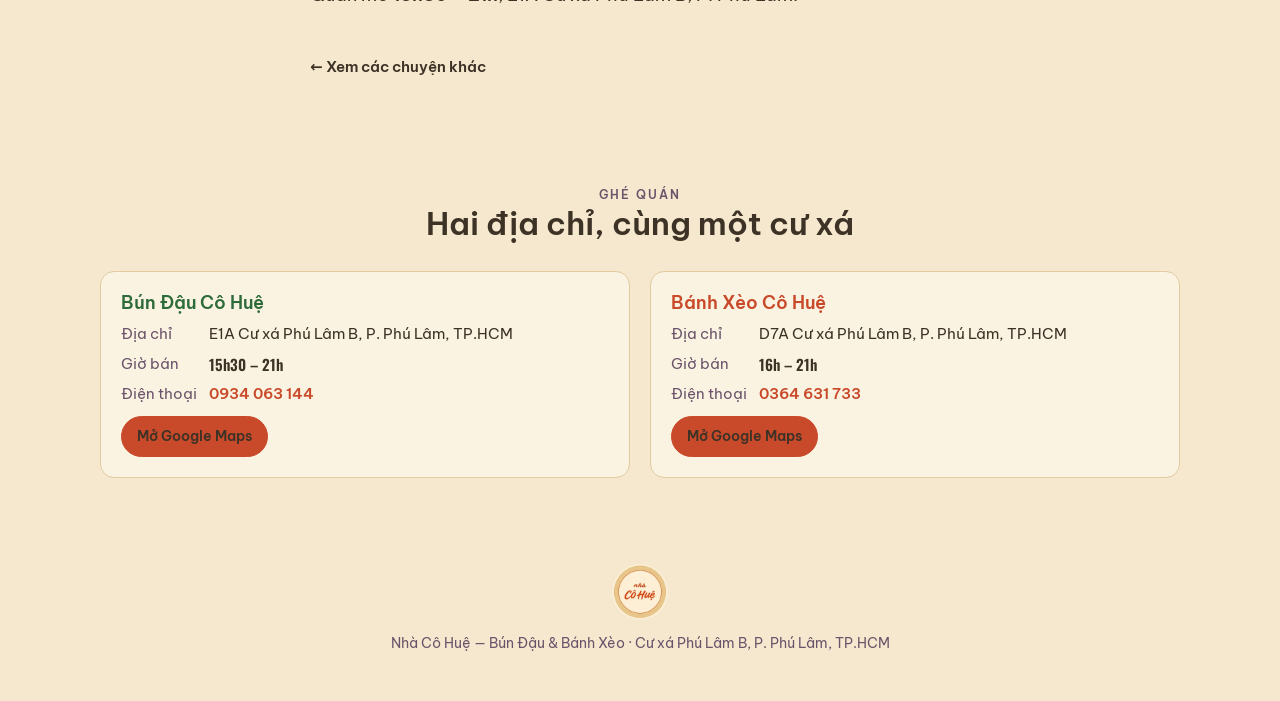
==== commit 1265333e: "web: got cot trai kho dien thoai, bo thanh dinh day, noi vung cham" ====
--- a/chuyen-quan-cha-com-it-com.html
+++ b/chuyen-quan-cha-com-it-com.html
@@ -33,7 +33,7 @@
      comment — build thay cả trong comment, hỏng trang. -->
 <header class="bar">
   <div class="in">
-    <img src="img/wordmark-co-hue.webp" alt="Cô Huệ" width="640" height="238">
+    <img src="img/wordmark-co-hue-sm.webp" alt="Cô Huệ" width="260" height="97">
     <div class="bar-r">
       <a class="btn btn-s btn-sm" href="tel:0934063144">Gọi</a>
       <a class="btn btn-p btn-sm" href="https://www.google.com/maps/search/?api=1&query=B%C3%BAn%20%C4%90%E1%BA%ADu%20C%C3%B4%20Hu%E1%BB%87%2C%20E1A%20C%C6%B0%20X%C3%A1%20Ph%C3%BA%20L%C3%A2m%20B%2C%20Ph%C3%BA%20L%C3%A2m%2C%20TP.HCM">Chỉ đường</a>
--- a/style.css
+++ b/style.css
@@ -87,7 +87,11 @@
 
 /* hàng thứ hai của thanh — ba tab, không JS. Margin âm bù padding của .in để
    vạch kẻ trên vẫn trải hết bề ngang màn như hồi nav còn nằm ngoài. */
-.tabs{grid-area:2/1/3/3;display:flex;gap:24px;align-items:stretch;
+/* align-self:stretch vì .bar>.in đặt align-items:center — không có nó thì hàng
+   tab cao 42px mà mỗi thẻ <a> chỉ cao 25px theo chữ, vùng chạm hụt (27/07).
+   Kéo stretch thì thẻ ăn hết chiều cao hàng, và gạch chân tab đang xem rơi
+   xuống đúng mép dưới thanh thay vì lửng lơ sát chữ. */
+.tabs{grid-area:2/1/3/3;display:flex;gap:24px;align-items:stretch;align-self:stretch;
       border-top:1px solid var(--vien);margin:0 -22px;padding:0 22px;}
 .tab{display:flex;align-items:center;font-size:15px;font-weight:600;
      text-decoration:none;color:var(--chu-phu);border-bottom:2px solid transparent;}
@@ -186,7 +190,11 @@
 .diachi dl{margin:0;display:grid;grid-template-columns:auto 1fr;gap:5px 12px;font-size:15px;}
 .diachi dt{color:var(--chu-phu);}
 .diachi dd{margin:0;}
-.diachi a.tel{color:var(--accent);text-decoration:none;font-weight:600;}
+/* Vùng chạm số điện thoại (27/07). Chữ chỉ cao 19px — ngón tay bấm trượt, mà đây
+   đúng là nút sinh tiền. Padding nới vùng bấm lên 43px, margin âm bù lại đúng
+   bằng ấy nên bảng địa chỉ không xê dịch một pixel nào. */
+.diachi a.tel{color:var(--accent);text-decoration:none;font-weight:600;
+              display:inline-block;padding:12px 6px;margin:-12px -6px;}
 
 .bg{border:1px solid var(--vien);border-radius:13px;background:var(--mat);
     margin-bottom:12px;overflow:hidden;}
@@ -258,7 +266,10 @@
 .chan{text-align:center;padding:34px 0 46px;color:var(--chu-phu);font-size:14px;}
 .chan img{width:56px;height:56px;margin:0 auto 12px;border-radius:50%;}
 
-.dock{position:sticky;bottom:0;z-index:30;display:none;gap:9px;padding:10px 16px;
+/* Thanh cuối trang — KHÔNG dính đáy nữa (27/07). Thanh trên đã sticky và chở
+   đúng hai nút này rồi; dính thêm ở đáy chỉ ăn mất một dải màn điện thoại để
+   lặp lại cùng một cặp nút. Giữ nó nằm cuối luồng làm nút chốt khi khách đọc hết. */
+.dock{display:none;gap:9px;padding:10px 16px 24px;
       background:var(--nen);border-top:1px solid var(--vien);}
 .dock .btn{flex:1;justify-content:center;}
 
@@ -269,7 +280,7 @@
   .bai p{font-size:17px;}
 }
 @media (max-width:860px){
-  .bar>.in{grid-template-rows:54px 38px;}
+  .bar>.in{grid-template-rows:54px 44px;}   /* 44 = ngưỡng vùng chạm, xem .tabs */
   .tabs{gap:20px;}
   .tab{font-size:14px;}
   .hai{grid-template-columns:1fr;gap:14px;}
@@ -292,14 +303,21 @@
           display:grid;grid-template-columns:minmax(0,1.02fr) minmax(0,.98fr);gap:12px;}
   .hero-eye{display:block;margin:0 0 8px;font-size:11px;letter-spacing:1.2px;
             text-transform:uppercase;color:var(--accent);font-weight:600;}
-  .hero-t h1{font-size:25px;line-height:1.18;}
-  .hero-t p{margin:10px 0 0;font-size:13px;line-height:1.55;}
-  .hero-cta{flex-direction:column;gap:8px;margin-top:14px;}
-  .hero-cta .btn{width:100%;justify-content:center;padding:10px 8px;font-size:14px;}
-  .hero-tick{display:block;list-style:none;margin:14px 0 0;padding:0;}
-  .hero-tick li{font-size:12px;color:var(--chu-phu);margin-top:5px;}
+  .hero-t h1{font-size:26px;line-height:1.18;}
+  /* Cột trái gọt còn ba thứ: địa điểm · câu tiêu đề · giá (27/07). Bỏ dòng dẫn
+     "một bên bún đậu, một bên bánh xèo" — dải "Hai bếp" ngay dưới nói lại đúng
+     điều đó bằng ảnh và địa chỉ. Bỏ nút Chỉ đường — thanh trên đã dính sẵn một
+     nút y hệt, cách đó chưa tới một màn. Còn lại một nút Xem món, và hai gạch
+     giá đứng ở chỗ dễ đọc nhất. */
+  .hero-sub,.hero-map{display:none;}
+  .hero-cta{flex-direction:column;gap:8px;margin-top:16px;}
+  .hero-cta .btn{width:100%;justify-content:center;padding:11px 8px;font-size:15px;}
+  .hero-tick{display:block;list-style:none;margin:16px 0 0;padding:0;}
+  .hero-tick li{font-size:13.5px;color:var(--chu);margin-top:9px;line-height:1.35;}
   .hero-tick li::before{content:"✓ ";color:var(--rau);}
-  .hero-g{display:grid;grid-template-rows:1fr 1fr;gap:10px;}
+  .hero-tick .num{font-size:17px;color:var(--accent);}
+  /* Cột trái ngắn đi thì cột ảnh co theo — chặn sàn để hai món còn ra hình món. */
+  .hero-g{display:grid;grid-template-rows:1fr 1fr;gap:10px;min-height:330px;}
   .hero-g figure{position:relative;margin:0;border-radius:12px;overflow:hidden;
                  background:var(--mat);}
   .hero-g img{width:100%;height:100%;object-fit:cover;}
